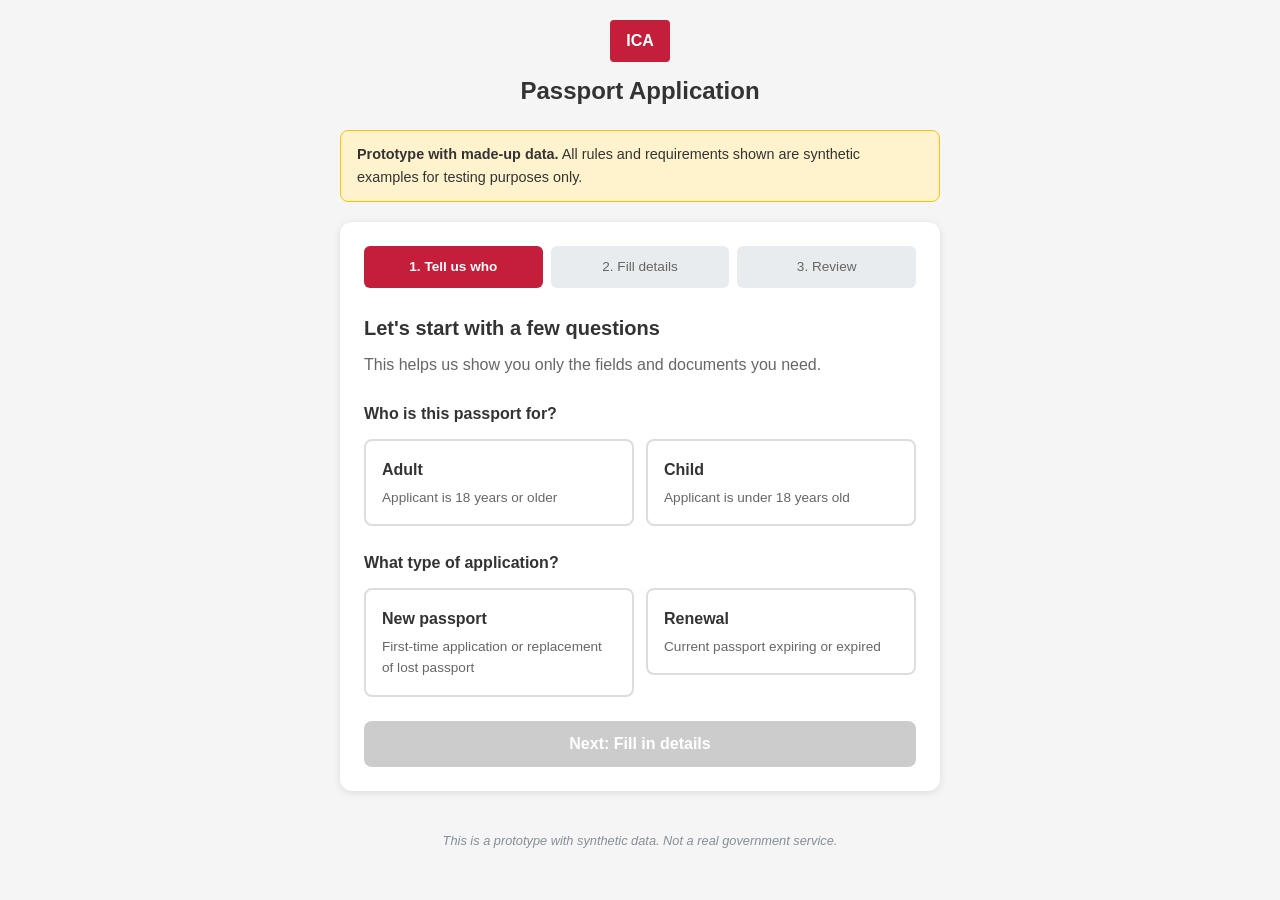
==== day2-validate/prototype/index.html @ 83c94c29 "Add prototype triage screen (Step 1) for Scenario B Co-Authored-By: Claude Opus 4.5 <noreply@anthrop" ====
<!DOCTYPE html>
<html lang="en">
<head>
    <meta charset="UTF-8">
    <meta name="viewport" content="width=device-width, initial-scale=1.0">
    <title>Passport Application - Step 1</title>
    <link rel="stylesheet" href="styles.css">
</head>
<body>
    <div class="container">
        <header>
            <div class="logo">ICA</div>
            <h1>Passport Application</h1>
        </header>

        <div class="notice">
            <strong>Prototype with made-up data.</strong> All rules and requirements shown are synthetic examples for testing purposes only.
        </div>

        <main>
            <div class="progress">
                <div class="step active">1. Tell us who</div>
                <div class="step">2. Fill details</div>
                <div class="step">3. Review</div>
            </div>

            <form id="triage-form">
                <h2>Let's start with a few questions</h2>
                <p class="subtitle">This helps us show you only the fields and documents you need.</p>

                <div class="form-group">
                    <label>Who is this passport for?</label>
                    <div class="radio-group">
                        <label class="radio-card">
                            <input type="radio" name="applicant-type" value="adult" required>
                            <div class="radio-content">
                                <span class="radio-title">Adult</span>
                                <span class="radio-desc">Applicant is 18 years or older</span>
                            </div>
                        </label>
                        <label class="radio-card">
                            <input type="radio" name="applicant-type" value="child" required>
                            <div class="radio-content">
                                <span class="radio-title">Child</span>
                                <span class="radio-desc">Applicant is under 18 years old</span>
                            </div>
                        </label>
                    </div>
                    <p class="guidance" id="applicant-guidance"></p>
                </div>

                <div class="form-group">
                    <label>What type of application?</label>
                    <div class="radio-group">
                        <label class="radio-card">
                            <input type="radio" name="application-type" value="new" required>
                            <div class="radio-content">
                                <span class="radio-title">New passport</span>
                                <span class="radio-desc">First-time application or replacement of lost passport</span>
                            </div>
                        </label>
                        <label class="radio-card">
                            <input type="radio" name="application-type" value="renewal" required>
                            <div class="radio-content">
                                <span class="radio-title">Renewal</span>
                                <span class="radio-desc">Current passport expiring or expired</span>
                            </div>
                        </label>
                    </div>
                    <p class="guidance" id="application-guidance"></p>
                </div>

                <div class="preview-box" id="preview-box" style="display: none;">
                    <h3>What you'll need</h3>
                    <p class="made-up">(Made-up requirements for prototype)</p>
                    <ul id="requirements-list"></ul>
                </div>

                <div class="form-actions">
                    <button type="submit" class="btn-primary" id="next-btn" disabled>
                        Next: Fill in details
                    </button>
                </div>
            </form>
        </main>

        <footer>
            <p class="made-up">This is a prototype with synthetic data. Not a real government service.</p>
        </footer>
    </div>

    <script src="app.js"></script>
</body>
</html>
---- day2-validate/prototype/styles.css ----
* {
    box-sizing: border-box;
    margin: 0;
    padding: 0;
}

body {
    font-family: -apple-system, BlinkMacSystemFont, 'Segoe UI', Roboto, Oxygen, Ubuntu, sans-serif;
    background: #f5f5f5;
    color: #333;
    line-height: 1.6;
}

.container {
    max-width: 640px;
    margin: 0 auto;
    padding: 20px;
}

header {
    text-align: center;
    margin-bottom: 20px;
}

.logo {
    display: inline-block;
    background: #c41e3a;
    color: white;
    font-weight: bold;
    padding: 8px 16px;
    border-radius: 4px;
    margin-bottom: 10px;
}

h1 {
    font-size: 1.5rem;
    font-weight: 600;
}

.notice {
    background: #fff3cd;
    border: 1px solid #ffc107;
    border-radius: 8px;
    padding: 12px 16px;
    margin-bottom: 20px;
    font-size: 0.9rem;
}

main {
    background: white;
    border-radius: 12px;
    padding: 24px;
    box-shadow: 0 2px 8px rgba(0,0,0,0.1);
}

.progress {
    display: flex;
    gap: 8px;
    margin-bottom: 24px;
}

.step {
    flex: 1;
    padding: 10px;
    background: #e9ecef;
    border-radius: 6px;
    text-align: center;
    font-size: 0.85rem;
    color: #666;
}

.step.active {
    background: #c41e3a;
    color: white;
    font-weight: 600;
}

h2 {
    font-size: 1.25rem;
    margin-bottom: 8px;
}

.subtitle {
    color: #666;
    margin-bottom: 24px;
}

.form-group {
    margin-bottom: 24px;
}

.form-group > label {
    display: block;
    font-weight: 600;
    margin-bottom: 12px;
}

.radio-group {
    display: flex;
    gap: 12px;
}

.radio-card {
    flex: 1;
    cursor: pointer;
}

.radio-card input {
    position: absolute;
    opacity: 0;
}

.radio-content {
    display: block;
    border: 2px solid #ddd;
    border-radius: 8px;
    padding: 16px;
    transition: all 0.2s;
}

.radio-card input:checked + .radio-content {
    border-color: #c41e3a;
    background: #fef2f4;
}

.radio-card:hover .radio-content {
    border-color: #999;
}

.radio-title {
    display: block;
    font-weight: 600;
    margin-bottom: 4px;
}

.radio-desc {
    display: block;
    font-size: 0.85rem;
    color: #666;
}

.guidance {
    margin-top: 12px;
    padding: 10px 14px;
    background: #e7f5ff;
    border-left: 4px solid #1c7ed6;
    border-radius: 4px;
    font-size: 0.9rem;
    color: #1864ab;
}

.guidance:empty {
    display: none;
}

.preview-box {
    background: #f8f9fa;
    border: 1px solid #dee2e6;
    border-radius: 8px;
    padding: 16px;
    margin-bottom: 24px;
}

.preview-box h3 {
    font-size: 1rem;
    margin-bottom: 4px;
}

.preview-box ul {
    margin-top: 12px;
    padding-left: 20px;
}

.preview-box li {
    margin-bottom: 6px;
}

.made-up {
    font-size: 0.8rem;
    color: #868e96;
    font-style: italic;
}

.form-actions {
    margin-top: 24px;
}

.btn-primary {
    width: 100%;
    padding: 14px 24px;
    background: #c41e3a;
    color: white;
    border: none;
    border-radius: 8px;
    font-size: 1rem;
    font-weight: 600;
    cursor: pointer;
    transition: background 0.2s;
}

.btn-primary:hover:not(:disabled) {
    background: #a01830;
}

.btn-primary:disabled {
    background: #ccc;
    cursor: not-allowed;
}

footer {
    text-align: center;
    margin-top: 24px;
    padding: 16px;
}
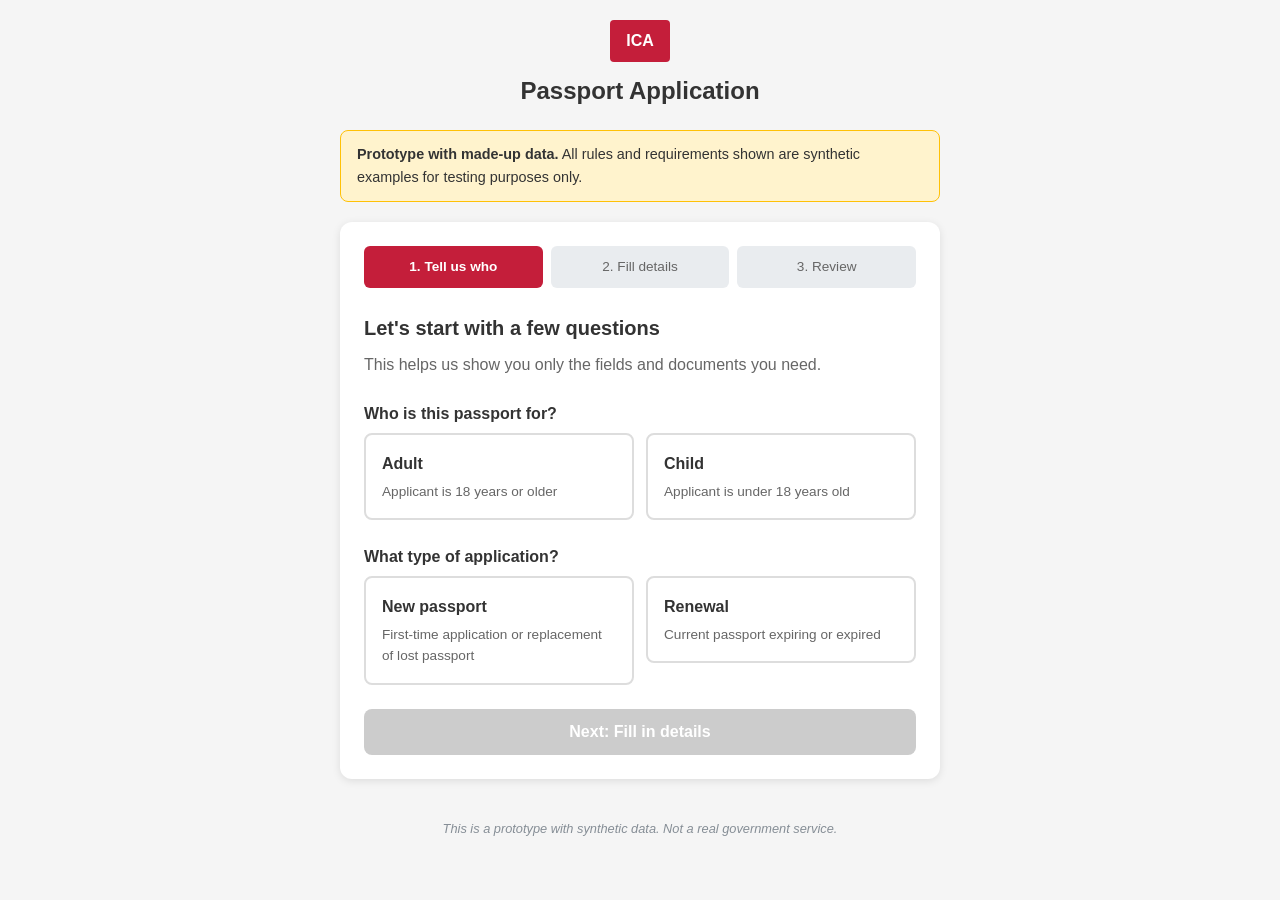
==== commit 2cfb6914: "Add prototype Step 2 with inline validation Co-Authored-By: Claude Opus 4.5 <noreply@anthropic.com>" ====
--- a/day2-validate/prototype/index.html
+++ b/day2-validate/prototype/index.html
@@ -3,7 +3,7 @@
 <head>
     <meta charset="UTF-8">
     <meta name="viewport" content="width=device-width, initial-scale=1.0">
-    <title>Passport Application - Step 1</title>
+    <title>Passport Application</title>
     <link rel="stylesheet" href="styles.css">
 </head>
 <body>
@@ -18,70 +18,247 @@
         </div>
 
         <main>
-            <div class="progress">
-                <div class="step active">1. Tell us who</div>
-                <div class="step">2. Fill details</div>
-                <div class="step">3. Review</div>
+            <!-- STEP 1: Triage -->
+            <div id="step1" class="step-content">
+                <div class="progress">
+                    <div class="step active">1. Tell us who</div>
+                    <div class="step">2. Fill details</div>
+                    <div class="step">3. Review</div>
+                </div>
+
+                <form id="triage-form">
+                    <h2>Let's start with a few questions</h2>
+                    <p class="subtitle">This helps us show you only the fields and documents you need.</p>
+
+                    <div class="form-group">
+                        <label>Who is this passport for?</label>
+                        <div class="radio-group">
+                            <label class="radio-card">
+                                <input type="radio" name="applicant-type" value="adult" required>
+                                <div class="radio-content">
+                                    <span class="radio-title">Adult</span>
+                                    <span class="radio-desc">Applicant is 18 years or older</span>
+                                </div>
+                            </label>
+                            <label class="radio-card">
+                                <input type="radio" name="applicant-type" value="child" required>
+                                <div class="radio-content">
+                                    <span class="radio-title">Child</span>
+                                    <span class="radio-desc">Applicant is under 18 years old</span>
+                                </div>
+                            </label>
+                        </div>
+                        <p class="guidance" id="applicant-guidance"></p>
+                    </div>
+
+                    <div class="form-group">
+                        <label>What type of application?</label>
+                        <div class="radio-group">
+                            <label class="radio-card">
+                                <input type="radio" name="application-type" value="new" required>
+                                <div class="radio-content">
+                                    <span class="radio-title">New passport</span>
+                                    <span class="radio-desc">First-time application or replacement of lost passport</span>
+                                </div>
+                            </label>
+                            <label class="radio-card">
+                                <input type="radio" name="application-type" value="renewal" required>
+                                <div class="radio-content">
+                                    <span class="radio-title">Renewal</span>
+                                    <span class="radio-desc">Current passport expiring or expired</span>
+                                </div>
+                            </label>
+                        </div>
+                        <p class="guidance" id="application-guidance"></p>
+                    </div>
+
+                    <div class="preview-box" id="preview-box" style="display: none;">
+                        <h3>What you'll need</h3>
+                        <p class="made-up">(Made-up requirements for prototype)</p>
+                        <ul id="requirements-list"></ul>
+                    </div>
+
+                    <div class="form-actions">
+                        <button type="submit" class="btn-primary" id="next-btn" disabled>
+                            Next: Fill in details
+                        </button>
+                    </div>
+                </form>
             </div>
 
-            <form id="triage-form">
-                <h2>Let's start with a few questions</h2>
-                <p class="subtitle">This helps us show you only the fields and documents you need.</p>
-
-                <div class="form-group">
-                    <label>Who is this passport for?</label>
-                    <div class="radio-group">
-                        <label class="radio-card">
-                            <input type="radio" name="applicant-type" value="adult" required>
-                            <div class="radio-content">
-                                <span class="radio-title">Adult</span>
-                                <span class="radio-desc">Applicant is 18 years or older</span>
+            <!-- STEP 2: Fill Details (Child Renewal) -->
+            <div id="step2" class="step-content" style="display: none;">
+                <div class="progress">
+                    <div class="step completed">1. Tell us who ✓</div>
+                    <div class="step active">2. Fill details</div>
+                    <div class="step">3. Review</div>
+                </div>
+
+                <form id="details-form">
+                    <div class="step-header">
+                        <button type="button" class="btn-back" id="back-to-step1">← Back</button>
+                        <div>
+                            <h2>Child Passport Renewal</h2>
+                            <p class="subtitle">Fill in the details below. We'll validate as you go.</p>
+                        </div>
+                    </div>
+
+                    <!-- Child's Information -->
+                    <fieldset>
+                        <legend>Child's Information</legend>
+
+                        <div class="form-group">
+                            <label for="child-name">Child's full name (as in birth certificate)</label>
+                            <input type="text" id="child-name" name="child-name" required
+                                   placeholder="e.g. TAN WEI MING">
+                            <p class="field-guidance">Enter exactly as shown on birth certificate. Use CAPITAL LETTERS. (Made-up rule)</p>
+                            <p class="error-message" id="child-name-error"></p>
+                        </div>
+
+                        <div class="form-group">
+                            <label for="child-nric">Child's NRIC / Birth Certificate No.</label>
+                            <input type="text" id="child-nric" name="child-nric" required
+                                   placeholder="e.g. T1234567A" maxlength="9">
+                            <p class="field-guidance">9 characters: letter, 7 digits, letter. (Made-up format)</p>
+                            <p class="error-message" id="child-nric-error"></p>
+                        </div>
+
+                        <div class="form-group">
+                            <label for="child-dob">Child's date of birth</label>
+                            <input type="date" id="child-dob" name="child-dob" required>
+                            <p class="field-guidance">Child must be under 18 years old. (Made-up rule)</p>
+                            <p class="error-message" id="child-dob-error"></p>
+                        </div>
+
+                        <div class="form-group">
+                            <label for="current-passport">Current passport number</label>
+                            <input type="text" id="current-passport" name="current-passport" required
+                                   placeholder="e.g. E1234567A" maxlength="9">
+                            <p class="field-guidance">From the child's existing passport. Can be expired. (Made-up rule)</p>
+                            <p class="error-message" id="current-passport-error"></p>
+                        </div>
+                    </fieldset>
+
+                    <!-- Parent/Guardian 1 -->
+                    <fieldset>
+                        <legend>Parent / Guardian 1</legend>
+
+                        <div class="form-group">
+                            <label for="parent1-name">Full name</label>
+                            <input type="text" id="parent1-name" name="parent1-name" required
+                                   placeholder="e.g. TAN AH KOW">
+                            <p class="field-guidance">As shown on NRIC. Use CAPITAL LETTERS. (Made-up rule)</p>
+                            <p class="error-message" id="parent1-name-error"></p>
+                        </div>
+
+                        <div class="form-group">
+                            <label for="parent1-nric">NRIC</label>
+                            <input type="text" id="parent1-nric" name="parent1-nric" required
+                                   placeholder="e.g. S1234567A" maxlength="9">
+                            <p class="field-guidance">Parent/guardian must be 21 years or older. (Made-up rule)</p>
+                            <p class="error-message" id="parent1-nric-error"></p>
+                        </div>
+
+                        <div class="form-group">
+                            <label for="parent1-relationship">Relationship to child</label>
+                            <select id="parent1-relationship" name="parent1-relationship" required>
+                                <option value="">Select...</option>
+                                <option value="father">Father</option>
+                                <option value="mother">Mother</option>
+                                <option value="legal-guardian">Legal Guardian</option>
+                            </select>
+                            <p class="field-guidance">Legal guardians must upload court order. (Made-up rule)</p>
+                            <p class="error-message" id="parent1-relationship-error"></p>
+                        </div>
+                    </fieldset>
+
+                    <!-- Parent/Guardian 2 -->
+                    <fieldset>
+                        <legend>Parent / Guardian 2</legend>
+                        <p class="fieldset-note">Both parents must consent for child passport applications. (Made-up rule)</p>
+
+                        <div class="form-group">
+                            <label for="parent2-name">Full name</label>
+                            <input type="text" id="parent2-name" name="parent2-name" required
+                                   placeholder="e.g. LIM MEI LING">
+                            <p class="field-guidance">As shown on NRIC. Use CAPITAL LETTERS. (Made-up rule)</p>
+                            <p class="error-message" id="parent2-name-error"></p>
+                        </div>
+
+                        <div class="form-group">
+                            <label for="parent2-nric">NRIC</label>
+                            <input type="text" id="parent2-nric" name="parent2-nric" required
+                                   placeholder="e.g. S7654321B" maxlength="9">
+                            <p class="field-guidance">Parent/guardian must be 21 years or older. (Made-up rule)</p>
+                            <p class="error-message" id="parent2-nric-error"></p>
+                        </div>
+
+                        <div class="form-group">
+                            <label for="parent2-relationship">Relationship to child</label>
+                            <select id="parent2-relationship" name="parent2-relationship" required>
+                                <option value="">Select...</option>
+                                <option value="father">Father</option>
+                                <option value="mother">Mother</option>
+                                <option value="legal-guardian">Legal Guardian</option>
+                            </select>
+                            <p class="error-message" id="parent2-relationship-error"></p>
+                        </div>
+
+                        <div class="form-group checkbox-group">
+                            <label class="checkbox-label">
+                                <input type="checkbox" id="single-parent" name="single-parent">
+                                <span>Only one parent/guardian available</span>
+                            </label>
+                            <p class="field-guidance" id="single-parent-guidance" style="display: none;">
+                                You will need to upload supporting documents (e.g. death certificate, sole custody order). (Made-up rule)
+                            </p>
+                        </div>
+                    </fieldset>
+
+                    <!-- Document Uploads (Placeholder) -->
+                    <fieldset>
+                        <legend>Documents</legend>
+                        <p class="fieldset-note">Upload clear photos or scans. Max 5MB each. (Made-up rule)</p>
+
+                        <div class="form-group">
+                            <label>Child's passport photo</label>
+                            <div class="upload-placeholder">
+                                <button type="button" class="btn-upload" disabled>📷 Upload photo</button>
+                                <span class="upload-hint">(Upload disabled in prototype)</span>
                             </div>
-                        </label>
-                        <label class="radio-card">
-                            <input type="radio" name="applicant-type" value="child" required>
-                            <div class="radio-content">
-                                <span class="radio-title">Child</span>
-                                <span class="radio-desc">Applicant is under 18 years old</span>
+                            <p class="field-guidance">White background, face clearly visible, taken within last 3 months. (Made-up rule)</p>
+                        </div>
+
+                        <div class="form-group">
+                            <label>Child's current passport (data page)</label>
+                            <div class="upload-placeholder">
+                                <button type="button" class="btn-upload" disabled>📄 Upload scan</button>
+                                <span class="upload-hint">(Upload disabled in prototype)</span>
                             </div>
-                        </label>
-                    </div>
-                    <p class="guidance" id="applicant-guidance"></p>
-                </div>
-
-                <div class="form-group">
-                    <label>What type of application?</label>
-                    <div class="radio-group">
-                        <label class="radio-card">
-                            <input type="radio" name="application-type" value="new" required>
-                            <div class="radio-content">
-                                <span class="radio-title">New passport</span>
-                                <span class="radio-desc">First-time application or replacement of lost passport</span>
-                            </div>
-                        </label>
-                        <label class="radio-card">
-                            <input type="radio" name="application-type" value="renewal" required>
-                            <div class="radio-content">
-                                <span class="radio-title">Renewal</span>
-                                <span class="radio-desc">Current passport expiring or expired</span>
-                            </div>
-                        </label>
-                    </div>
-                    <p class="guidance" id="application-guidance"></p>
-                </div>
-
-                <div class="preview-box" id="preview-box" style="display: none;">
-                    <h3>What you'll need</h3>
-                    <p class="made-up">(Made-up requirements for prototype)</p>
-                    <ul id="requirements-list"></ul>
-                </div>
-
-                <div class="form-actions">
-                    <button type="submit" class="btn-primary" id="next-btn" disabled>
-                        Next: Fill in details
-                    </button>
-                </div>
-            </form>
+                        </div>
+                    </fieldset>
+
+                    <!-- Validation Summary -->
+                    <div class="validation-summary" id="validation-summary" style="display: none;">
+                        <h3>⚠️ Please fix the following:</h3>
+                        <ul id="error-list"></ul>
+                    </div>
+
+                    <!-- Form Progress -->
+                    <div class="form-progress">
+                        <div class="progress-bar">
+                            <div class="progress-fill" id="progress-fill" style="width: 0%"></div>
+                        </div>
+                        <p class="progress-text"><span id="fields-complete">0</span> of <span id="fields-total">10</span> fields complete</p>
+                    </div>
+
+                    <div class="form-actions">
+                        <button type="submit" class="btn-primary" id="review-btn" disabled>
+                            Next: Review application
+                        </button>
+                    </div>
+                </form>
+            </div>
         </main>
 
         <footer>
--- a/day2-validate/prototype/styles.css
+++ b/day2-validate/prototype/styles.css
@@ -212,3 +212,192 @@
     margin-top: 24px;
     padding: 16px;
 }
+
+/* Step 2 Styles */
+
+.step.completed {
+    background: #2e7d32;
+    color: white;
+}
+
+.step-header {
+    display: flex;
+    align-items: flex-start;
+    gap: 16px;
+    margin-bottom: 24px;
+}
+
+.btn-back {
+    background: none;
+    border: 1px solid #ddd;
+    padding: 8px 12px;
+    border-radius: 6px;
+    cursor: pointer;
+    font-size: 0.9rem;
+    color: #666;
+}
+
+.btn-back:hover {
+    background: #f5f5f5;
+    border-color: #999;
+}
+
+fieldset {
+    border: 1px solid #e9ecef;
+    border-radius: 8px;
+    padding: 20px;
+    margin-bottom: 24px;
+}
+
+legend {
+    font-weight: 600;
+    font-size: 1.1rem;
+    padding: 0 8px;
+    color: #333;
+}
+
+.fieldset-note {
+    font-size: 0.85rem;
+    color: #666;
+    margin-bottom: 16px;
+    font-style: italic;
+}
+
+.form-group > label {
+    margin-bottom: 6px;
+}
+
+input[type="text"],
+input[type="date"],
+select {
+    width: 100%;
+    padding: 12px;
+    border: 2px solid #ddd;
+    border-radius: 6px;
+    font-size: 1rem;
+    transition: border-color 0.2s, box-shadow 0.2s;
+}
+
+input[type="text"]:focus,
+input[type="date"]:focus,
+select:focus {
+    outline: none;
+    border-color: #1c7ed6;
+    box-shadow: 0 0 0 3px rgba(28, 126, 214, 0.1);
+}
+
+input.valid {
+    border-color: #2e7d32;
+    background: #f1f8e9;
+}
+
+input.invalid,
+select.invalid {
+    border-color: #c41e3a;
+    background: #fff5f5;
+}
+
+.field-guidance {
+    margin-top: 6px;
+    font-size: 0.8rem;
+    color: #666;
+}
+
+.error-message {
+    margin-top: 6px;
+    font-size: 0.85rem;
+    color: #c41e3a;
+    font-weight: 500;
+}
+
+.error-message:empty {
+    display: none;
+}
+
+.checkbox-group {
+    margin-top: 16px;
+}
+
+.checkbox-label {
+    display: flex;
+    align-items: center;
+    gap: 8px;
+    cursor: pointer;
+    font-weight: normal;
+}
+
+.checkbox-label input[type="checkbox"] {
+    width: 18px;
+    height: 18px;
+}
+
+.upload-placeholder {
+    display: flex;
+    align-items: center;
+    gap: 12px;
+    padding: 16px;
+    border: 2px dashed #ddd;
+    border-radius: 6px;
+    background: #fafafa;
+}
+
+.btn-upload {
+    padding: 8px 16px;
+    background: #e9ecef;
+    border: 1px solid #ddd;
+    border-radius: 4px;
+    cursor: not-allowed;
+    font-size: 0.9rem;
+}
+
+.upload-hint {
+    font-size: 0.8rem;
+    color: #999;
+}
+
+.validation-summary {
+    background: #fff5f5;
+    border: 1px solid #c41e3a;
+    border-radius: 8px;
+    padding: 16px;
+    margin-bottom: 24px;
+}
+
+.validation-summary h3 {
+    font-size: 1rem;
+    color: #c41e3a;
+    margin-bottom: 12px;
+}
+
+.validation-summary ul {
+    padding-left: 20px;
+}
+
+.validation-summary li {
+    color: #c41e3a;
+    margin-bottom: 4px;
+}
+
+.form-progress {
+    margin-bottom: 16px;
+}
+
+.progress-bar {
+    height: 8px;
+    background: #e9ecef;
+    border-radius: 4px;
+    overflow: hidden;
+}
+
+.progress-fill {
+    height: 100%;
+    background: linear-gradient(90deg, #2e7d32, #4caf50);
+    transition: width 0.3s ease;
+}
+
+.progress-text {
+    font-size: 0.85rem;
+    color: #666;
+    margin-top: 8px;
+    text-align: center;
+}
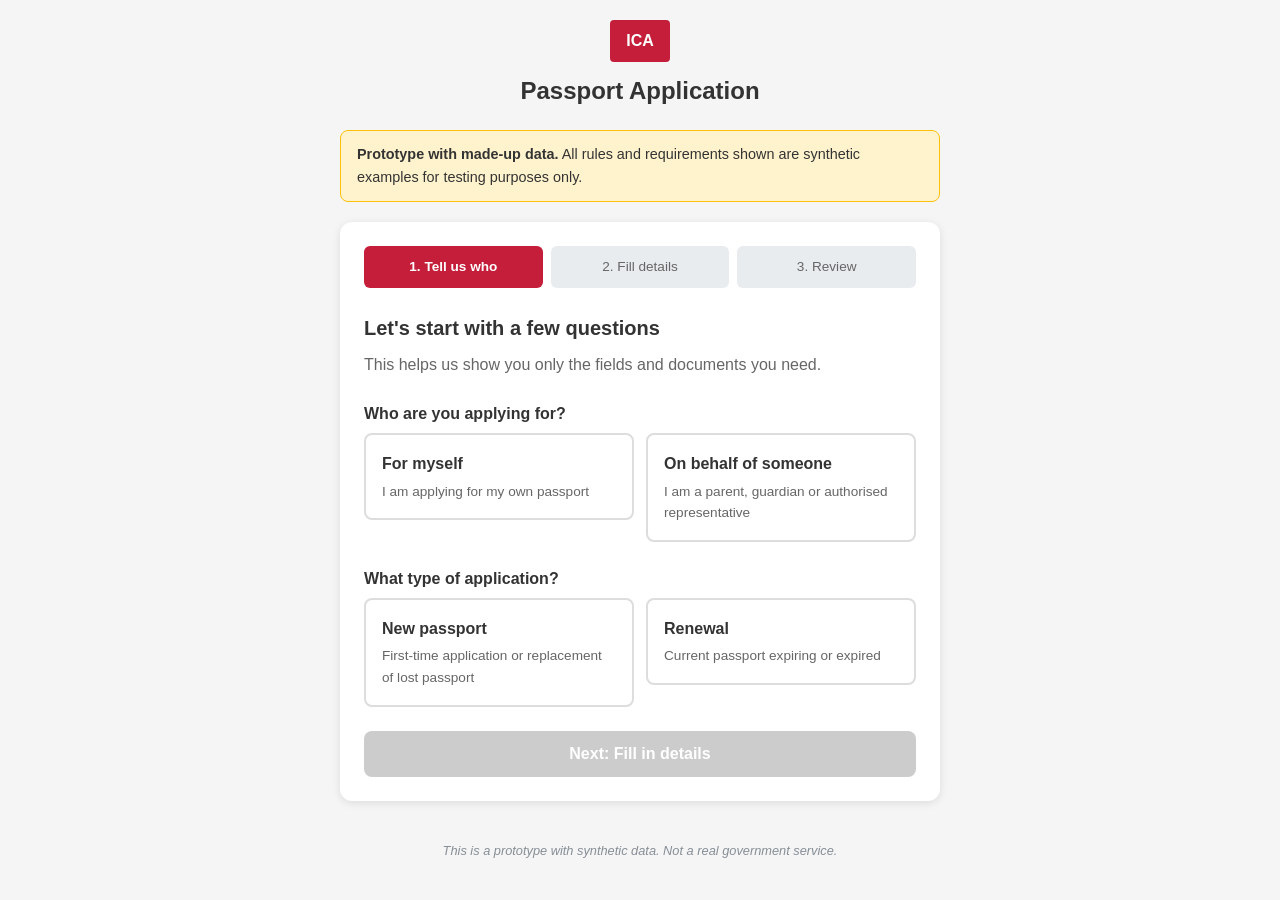
==== commit 4debf72f: "Refine Step 1: 'For myself' vs 'On behalf of someone' Co-Authored-By: Claude Opus 4.5 <noreply@anthr" ====
--- a/day2-validate/prototype/index.html
+++ b/day2-validate/prototype/index.html
@@ -31,24 +31,46 @@
                     <p class="subtitle">This helps us show you only the fields and documents you need.</p>
 
                     <div class="form-group">
-                        <label>Who is this passport for?</label>
+                        <label>Who are you applying for?</label>
                         <div class="radio-group">
                             <label class="radio-card">
-                                <input type="radio" name="applicant-type" value="adult" required>
-                                <div class="radio-content">
-                                    <span class="radio-title">Adult</span>
-                                    <span class="radio-desc">Applicant is 18 years or older</span>
-                                </div>
-                            </label>
-                            <label class="radio-card">
-                                <input type="radio" name="applicant-type" value="child" required>
-                                <div class="radio-content">
-                                    <span class="radio-title">Child</span>
-                                    <span class="radio-desc">Applicant is under 18 years old</span>
+                                <input type="radio" name="applicant-type" value="myself" required>
+                                <div class="radio-content">
+                                    <span class="radio-title">For myself</span>
+                                    <span class="radio-desc">I am applying for my own passport</span>
+                                </div>
+                            </label>
+                            <label class="radio-card">
+                                <input type="radio" name="applicant-type" value="onbehalf" required>
+                                <div class="radio-content">
+                                    <span class="radio-title">On behalf of someone</span>
+                                    <span class="radio-desc">I am a parent, guardian or authorised representative</span>
                                 </div>
                             </label>
                         </div>
                         <p class="guidance" id="applicant-guidance"></p>
+                    </div>
+
+                    <!-- Follow-up question for "on behalf" -->
+                    <div class="form-group" id="behalf-details" style="display: none;">
+                        <label>Who are you applying on behalf of?</label>
+                        <div class="radio-group">
+                            <label class="radio-card">
+                                <input type="radio" name="behalf-type" value="child">
+                                <div class="radio-content">
+                                    <span class="radio-title">My child (under 18)</span>
+                                    <span class="radio-desc">I am the parent or legal guardian</span>
+                                </div>
+                            </label>
+                            <label class="radio-card">
+                                <input type="radio" name="behalf-type" value="adult">
+                                <div class="radio-content">
+                                    <span class="radio-title">Another adult</span>
+                                    <span class="radio-desc">Elderly parent, person with disability, etc.</span>
+                                </div>
+                            </label>
+                        </div>
+                        <p class="guidance" id="behalf-guidance"></p>
                     </div>
 
                     <div class="form-group">
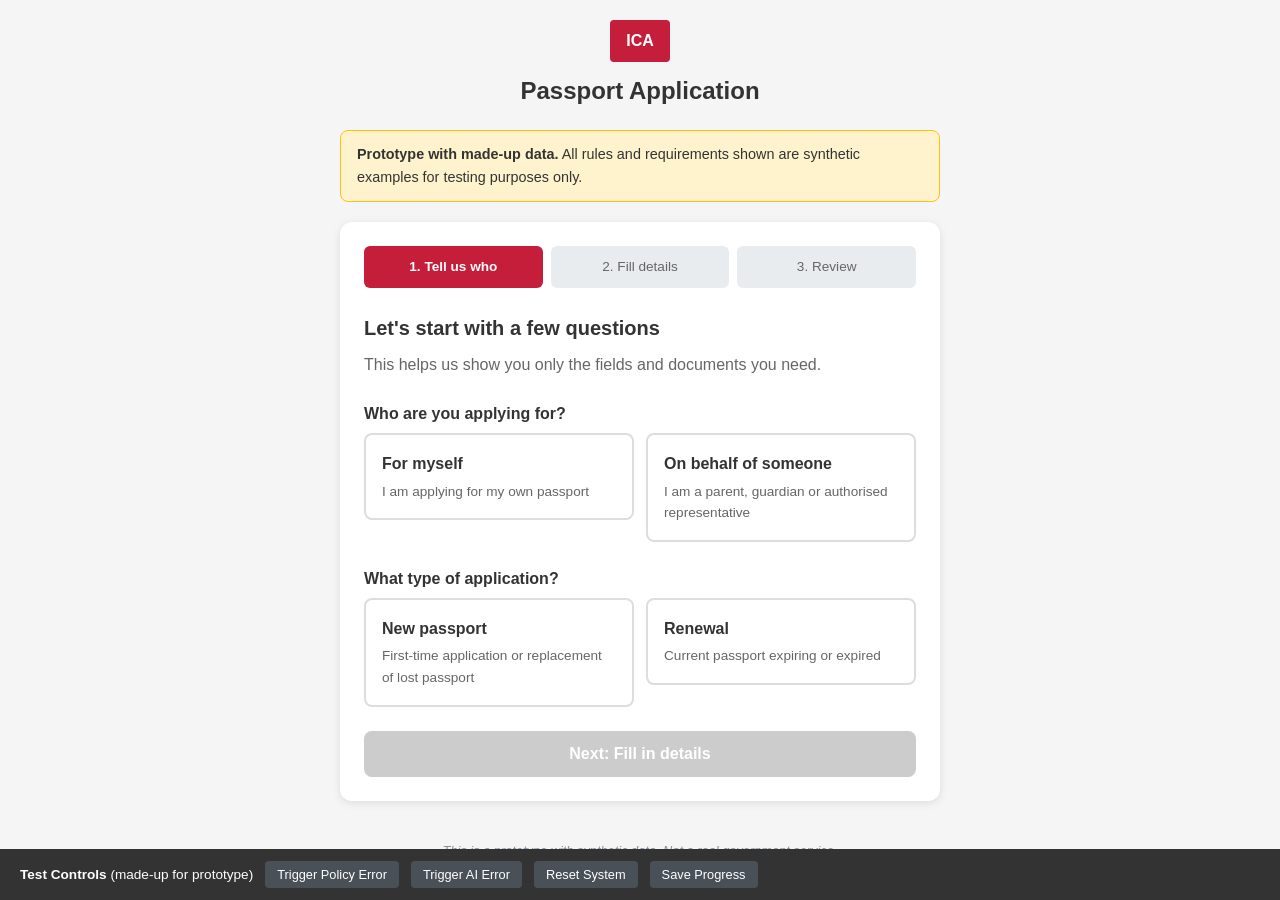
==== commit 5dd16e10: "Add error handling and save progress (Behavior prompt) - Add system error modal for service failures" ====
--- a/day2-validate/prototype/index.html
+++ b/day2-validate/prototype/index.html
@@ -286,6 +286,31 @@
         <footer>
             <p class="made-up">This is a prototype with synthetic data. Not a real government service.</p>
         </footer>
+
+        <!-- System Error Modal (Behavior prompt) -->
+        <div id="system-error-modal" class="modal-overlay" style="display: none;">
+            <div class="modal-content error-modal">
+                <div class="modal-icon">⚠️</div>
+                <h2>System Temporarily Unavailable</h2>
+                <p id="system-error-message">An error has occurred.</p>
+                <div class="error-details">
+                    <pre id="system-error-details"></pre>
+                </div>
+                <div class="modal-actions">
+                    <button class="btn-primary" onclick="closeSystemError()">OK, I'll try later</button>
+                </div>
+                <p class="made-up" style="margin-top: 16px;">This is a made-up error for prototype testing.</p>
+            </div>
+        </div>
+
+        <!-- Test Controls (for Behavior prompt testing) -->
+        <div class="test-controls">
+            <p><strong>Test Controls</strong> (made-up for prototype)</p>
+            <button onclick="triggerSystemFailure('policy')">Trigger Policy Error</button>
+            <button onclick="triggerSystemFailure('ai')">Trigger AI Error</button>
+            <button onclick="resetSystem()">Reset System</button>
+            <button onclick="saveProgress(); alert('Progress saved!')">Save Progress</button>
+        </div>
     </div>
 
     <script src="app.js"></script>
--- a/day2-validate/prototype/styles.css
+++ b/day2-validate/prototype/styles.css
@@ -401,3 +401,102 @@
     margin-top: 8px;
     text-align: center;
 }
+
+/* System Error Modal (Behavior prompt) */
+.modal-overlay {
+    position: fixed;
+    top: 0;
+    left: 0;
+    right: 0;
+    bottom: 0;
+    background: rgba(0, 0, 0, 0.6);
+    display: flex;
+    align-items: center;
+    justify-content: center;
+    z-index: 1000;
+}
+
+.modal-content {
+    background: white;
+    border-radius: 12px;
+    padding: 32px;
+    max-width: 480px;
+    width: 90%;
+    text-align: center;
+    box-shadow: 0 4px 24px rgba(0, 0, 0, 0.2);
+}
+
+.error-modal {
+    border-top: 4px solid #c41e3a;
+}
+
+.modal-icon {
+    font-size: 3rem;
+    margin-bottom: 16px;
+}
+
+.modal-content h2 {
+    color: #c41e3a;
+    margin-bottom: 12px;
+}
+
+.modal-content p {
+    margin-bottom: 16px;
+    color: #333;
+}
+
+.error-details {
+    background: #f8f9fa;
+    border: 1px solid #e9ecef;
+    border-radius: 6px;
+    padding: 12px;
+    margin-bottom: 20px;
+    text-align: left;
+}
+
+.error-details pre {
+    font-size: 0.85rem;
+    color: #666;
+    white-space: pre-wrap;
+    margin: 0;
+}
+
+.modal-actions {
+    display: flex;
+    justify-content: center;
+    gap: 12px;
+}
+
+/* Test Controls */
+.test-controls {
+    position: fixed;
+    bottom: 0;
+    left: 0;
+    right: 0;
+    background: #333;
+    color: white;
+    padding: 12px 20px;
+    display: flex;
+    align-items: center;
+    gap: 12px;
+    font-size: 0.85rem;
+    z-index: 100;
+}
+
+.test-controls p {
+    margin: 0;
+}
+
+.test-controls button {
+    padding: 6px 12px;
+    background: #495057;
+    color: white;
+    border: none;
+    border-radius: 4px;
+    cursor: pointer;
+    font-size: 0.8rem;
+}
+
+.test-controls button:hover {
+    background: #6c757d;
+}
